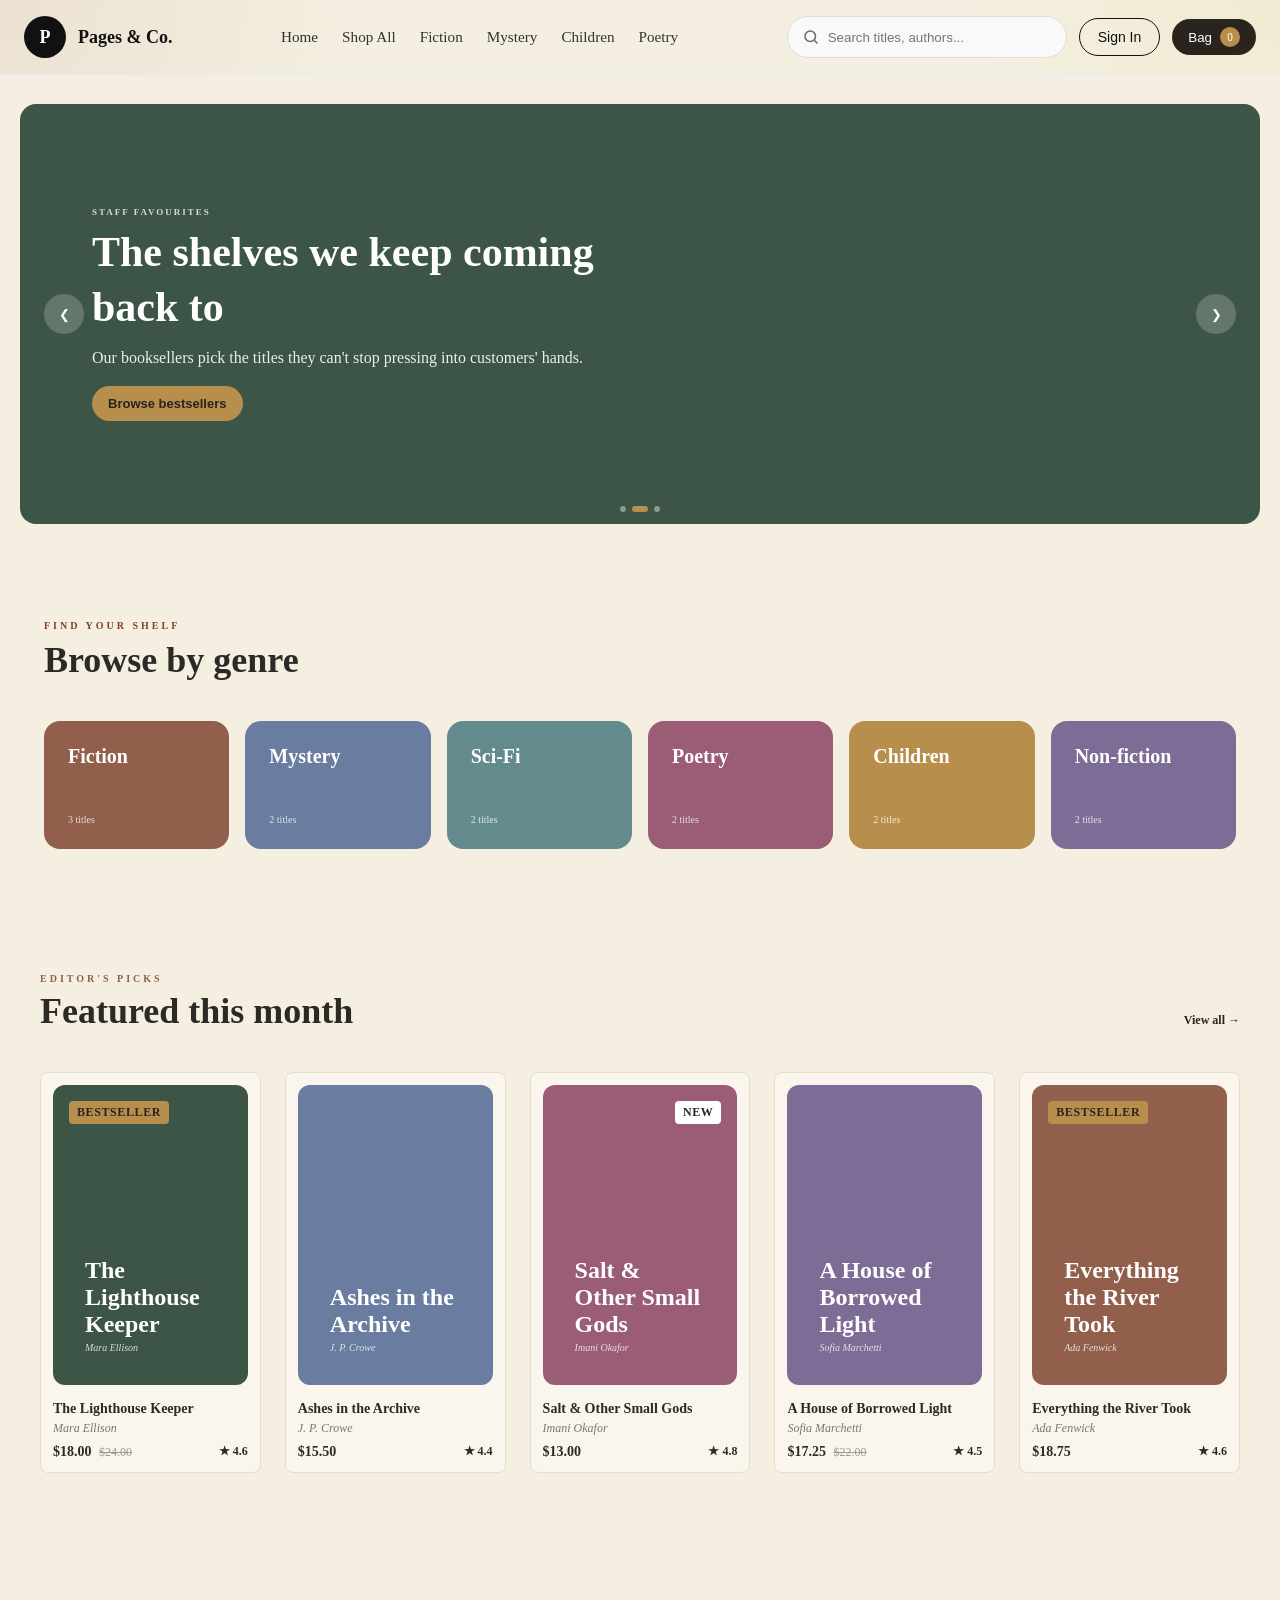
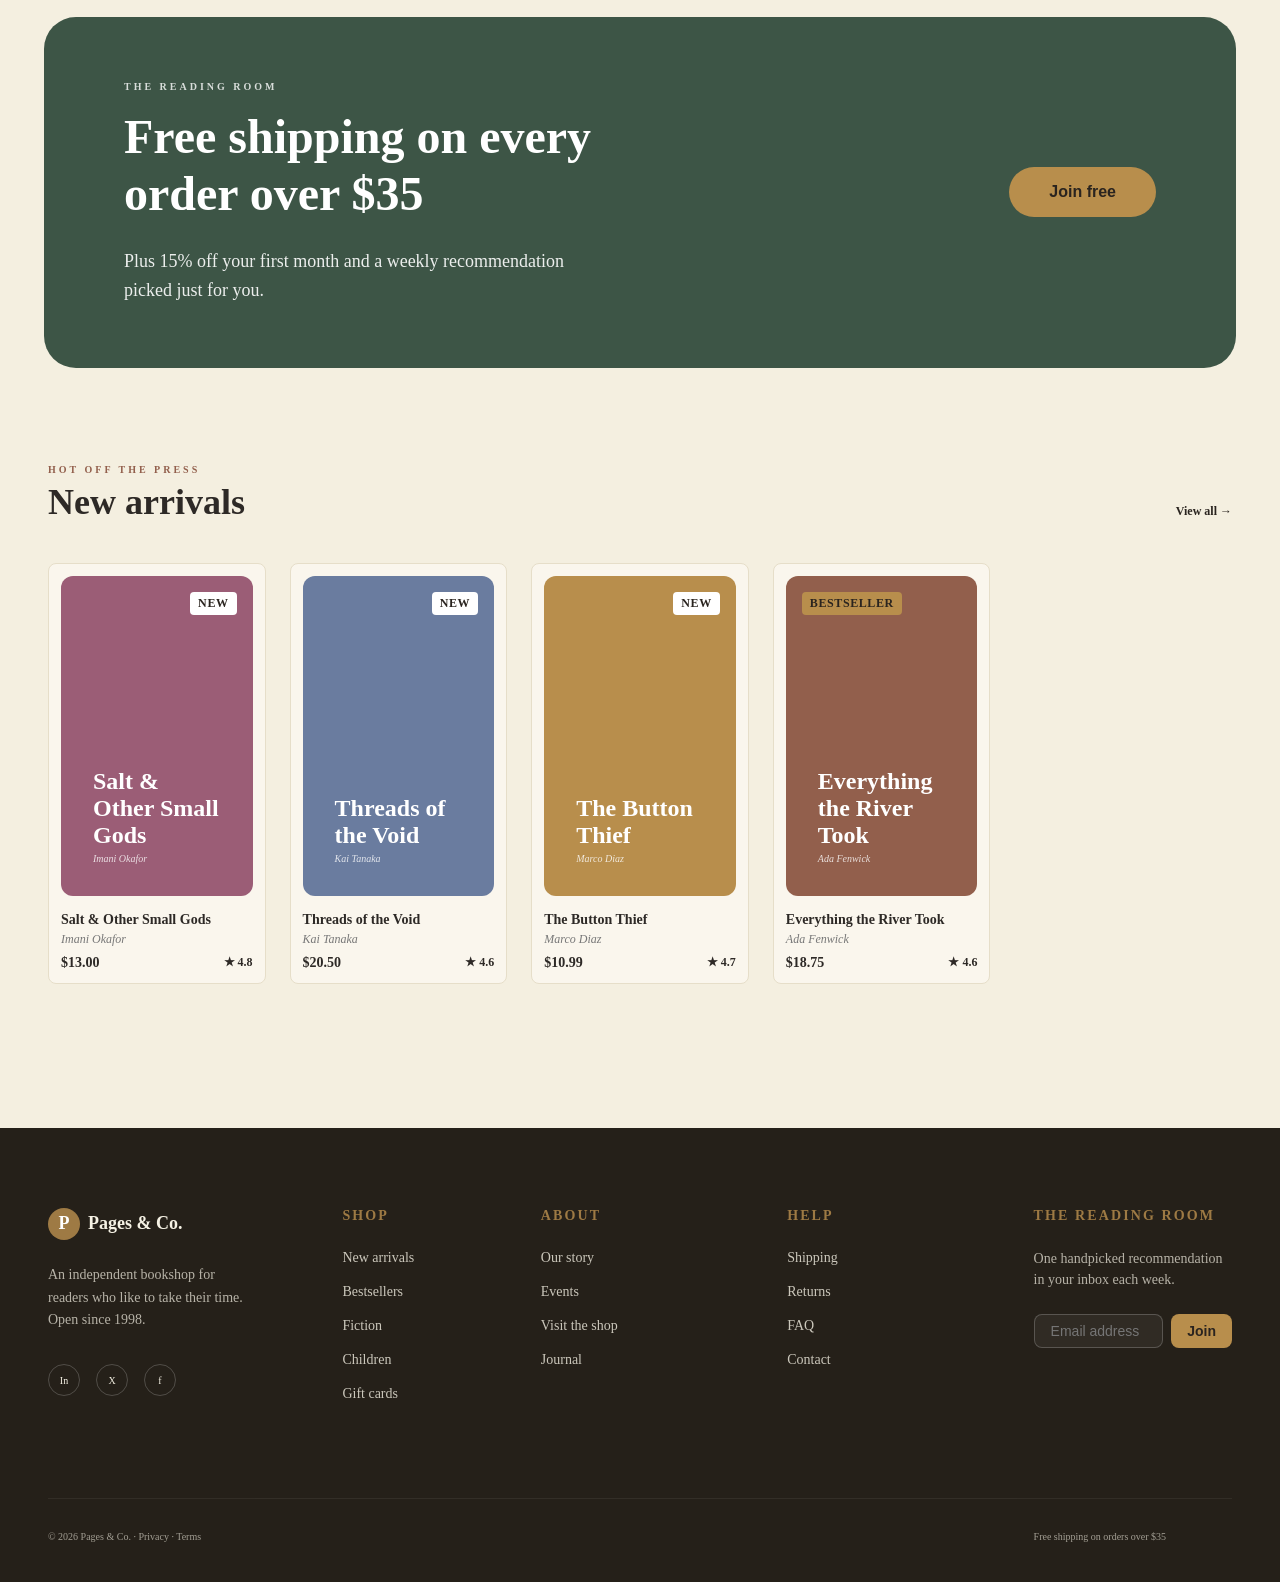
==== index.html @ fdbbc50f "Initial commit" ====
<!doctype html>
<html lang="en">
  <head>
    <meta charset="UTF-8" />
    <meta name="viewport" content="width=device-width, initial-scale=1.0" />
    <title>Home - Pages & Co.</title>
    <link rel="stylesheet" href="./css/global.css" />
    <link rel="stylesheet" href="./css/components/navbar.css" />
    <link rel="stylesheet" href="./css/components/footer.css" />
    <link rel="stylesheet" href="./css/components/book-card.css" />
    
    <link rel="stylesheet" href="./css/pages/bag/bag.css" />
    <link rel="stylesheet" href="./css/components/hero-carousel.css" />
    <link rel="stylesheet" href="./css/pages/home/browse-by-genre.css" />
    <link rel="stylesheet" href="./css/pages/home/featured-month.css" />
    <link rel="stylesheet" href="./css/pages/home/new-arrival.css" />
    <link rel="stylesheet" href="./css/pages/home/reading-room.css" />
    <link rel="stylesheet" href="./css/components/login-modal.css" />
  </head>
  <body>
    <header id="navbar-container" class="navbar"></header>
    <main class="page">
      <!-- Banner -->
      <section id="hero-carousel-container"></section>

      <!-- Genre -->
      <section id="browse-by-genre-container"></section>

      <!-- Featured This Month -->
      <section id="featured-month-container"></section>

      <!-- Reading Room -->
      <section id="reading-room-container"></section>

      <!-- New Arrivals -->
      <section id="new-arrival-container"></section>
    </main>
    <footer id="footer-container"></footer>

    <div id="login-modal-container"></div>

    <script src="./js/data.js"></script>
    <script src="./js/main.js"></script>
    <script src="./js/navbar.js"></script>
  </body>
</html>
---- css/global.css ----
:root {
  --bg: #f4efe0;
  --surface: #fffaf2;
  --text: #2d2926;
  --muted: #6b6658;
  --accent: #824127;
  --accent-2: #d4af37;
  --border: rgba(107, 102, 88, 0.18);
  --shadow: 0 18px 40px rgba(45, 41, 38, 0.12);
  --radius: 16px;
}

* {
  box-sizing: border-box;
}

body {
  margin: 0;
  padding: 0;
  color: var(--text);
  background-color: var(--bg);
}

.page {
  max-width: 1280px;
  margin: 0 auto;
  padding: 28px 20px 48px;
}

@media (max-width: 820px) {
  .page {
    padding-inline: 16px;
  }
}
---- css/components/navbar.css ----
#navbar-container {
  position: sticky;
  top: 0;
  z-index: 1000;
  width: 100%;
}

.navbar {
  background:
    radial-gradient(circle at top left, rgba(130, 65, 39, 0.08), transparent 28%),
    radial-gradient(circle at top right, rgba(212, 175, 55, 0.08), transparent 24%),
    var(--bg);
  border-bottom: 1px solid #ececec;
}

.navbar__container {
  max-width: 1280px;
  margin: 0 auto;

  padding: 16px 24px;

  display: flex;
  align-items: center;
  justify-content: space-between;
  gap: 24px;
}


.navbar__logo {
  display: flex;
  align-items: center;
  gap: 12px;

  text-decoration: none;
  color: #111;
  font-weight: 700;
  font-size: 1.125rem;
  white-space: nowrap;
}

.logo-circle {
  width: 42px;
  height: 42px;

  border-radius: 50%;

  background: #111;
  color: white;

  display: flex;
  align-items: center;
  justify-content: center;

  font-weight: 700;
}


.navbar__menu {
  display: flex;
  align-items: center;
  gap: 24px;

  list-style: none;
}

.navbar__menu a {
  text-decoration: none;
  color: #333;

  font-size: 0.95rem;
  font-weight: 500;

  transition: 0.2s;
}

.navbar__menu a:hover {
  color: #000;
}


.navbar__right {
  display: flex;
  align-items: center;
  gap: 12px;
}


.search-box {
  display: flex;
  align-items: center;

  width: 280px;
  height: 42px;

  border: 1px solid #ddd;
  border-radius: 999px;
  background: #f9f9f9;
  padding: 0 14px;
}

.search-icon {
  flex-shrink: 0;
  color: #666;
}

.search-box input {
  width: 100%;

  border: none;
  outline: none;

  margin-left: 8px;
  background: transparent;
}


.signin-btn {
  background: transparent;    
  border: 1px solid #111111;  
  color: #111111;              
  
  padding: 10px 18px;
  border-radius: 999px;      
  font-size: 14px;
  font-weight: 500;
  cursor: pointer;
  transition: all 0.2s ease;  
}

.signin-btn:hover {
  background-color: #111111;  
  color: #ffffff;             
}

.bag-btn {
  display: flex;
  align-items: center;
  gap: 8px;

  padding: 8px 16px;

  border-radius: 999px;
  border: none;

  background: #2a241f;
  color: white;

  cursor: pointer;
}

.bag-btn a {
  color: inherit;
  text-decoration: none;
}

.bag-count {
  width: 20px;
  height: 20px;

  border-radius: 50%;

  background: #b88e4c;
  color: white;

  font-size: 10px;

  display: flex;
  align-items: center;
  justify-content: center;
}


.menu-toggle {
  display: none;

  background: none;
  border: none;

  font-size: 1.5rem;
  cursor: pointer;
}

@media (max-width: 768px) {
  .navbar__container {
    position: relative;
    flex-wrap: wrap;

    padding: 16px;
  }

  .menu-toggle {
    display: block;
  }

  .navbar__menu {
    display: none;

    width: 100%;
    flex-direction: column;
    align-items: flex-start;

    gap: 16px;

    padding-top: 20px;
  }

  .navbar__right {
    display: none;

    width: 100%;

    flex-direction: column;
    align-items: stretch;

    gap: 12px;

    padding-top: 16px;
  }

  .search-box {
    width: 100%;
  }

  .signin-btn,
  .bag-btn {
    width: 100%;
    justify-content: center;
  }

  .navbar__menu.active {
    display: flex;
  }

  .navbar__right.active {
    display: flex;
  }
}
---- css/components/footer.css ----
.main-footer {
  background-color: #252019;
  color: #F5F1E4;
  padding-top: 80px;
  padding-bottom: 40px;
  font-family: inherit;
}

.footer-container {
  width: 100%;
  max-width: 1280px;
  margin-left: auto;
  margin-right: auto;
  padding-left: 24px;
  padding-right: 24px;
  box-sizing: border-box;
}

@media (min-width: 768px) {
  .footer-container {
    padding-left: 48px;
    padding-right: 48px;
  }
}

.footer-grid {
  display: grid;
  grid-template-columns: 1fr;
  gap: 48px;
  margin-bottom: 80px;
}

@media (min-width: 768px) {
  .footer-grid {
    grid-template-columns: repeat(2, minmax(0, 1fr));
  }
}

@media (min-width: 1024px) {
  .footer-grid {
    grid-template-columns: repeat(5, minmax(0, 1fr));
  }
}

.footer-logo-wrapper {
  display: flex;
  align-items: center;
  gap: 8px;
  margin-bottom: 24px;
}

.footer-logo-icon {
  width: 32px;
  height: 32px;
  background-color: #9E7A44;
  border-radius: 4px;
  display: flex;
  align-items: center;
  justify-content: center;
  color: #ffffff;
  font-weight: 700;
  font-size: 18px;
  border-radius: 50%;
}

.footer-logo-text {
  font-size: 18px;
  font-weight: 700;
}

.footer-about-text {
  font-size: 14px;
  opacity: 0.7;
  line-height: 1.625;
  margin: 0 0 32px 0;
}

.footer-socials {
  display: flex;
  gap: 16px;
}

.social-link {
  width: 32px;
  height: 32px;
  border-radius: 50%;
  border: 1px solid rgba(255, 255, 255, 0.2);
  display: flex;
  align-items: center;
  justify-content: center;
  color: #F5F1E4;
  text-decoration: none;
  font-size: 10px;
  transition: background-color 0.2s ease;
}

.social-link:hover {
  background-color: rgba(255, 255, 255, 0.1);
}

@media (min-width: 1024px) {
  .footer-links-col.shop-col {
    margin-left: 48px; 
  }
}

.footer-col-title {
  font-size: 14px;
  text-transform: uppercase;
  letter-spacing: 0.15em;
  font-weight: 700;
  margin: 0 0 24px 0;
  color: #9E7A44;
}

.footer-links-list {
  list-style: none;
  padding: 0;
  margin: 0;
}

.footer-links-list li {
  margin-bottom: 16px;
}

.footer-links-list a {
  color: #F5F1E4;
  text-decoration: none;
  font-size: 14px;
  opacity: 0.8;
  transition: opacity 0.2s ease;
}

.footer-links-list a:hover {
  opacity: 1;
}


.newsletter-text {
  font-size: 14px;
  opacity: 0.7;
  margin: 0 0 24px 0;
  line-height: 1.5;
}

.newsletter-form {
  display: flex;
  gap: 8px;
}

.newsletter-input {
  width: 100%;
  background-color: rgba(255, 255, 255, 0.05);
  border: 1px solid rgba(255, 255, 255, 0.2);
  border-radius: 8px;
  padding: 8px 16px;
  font-size: 14px;
  color: #ffffff;
  outline: none;
  box-sizing: border-box;
  transition: border-color 0.2s ease;
}

.newsletter-input:focus {
  border-color: #B88E4C;
}

.newsletter-btn {
  background-color: #B88E4C;
  color: #2A241F;
  padding: 8px 16px;
  border: none;
  border-radius: 8px;
  font-size: 14px;
  font-weight: 700;
  cursor: pointer;
  white-space: nowrap;
  transition: background-color 0.2s ease;
}

.newsletter-btn:hover {
  background-color: #A67D42;
}

.footer-bottom {
  border-top: 1px solid rgba(255, 255, 255, 0.1);
  padding-top: 32px;
  
  display: flex;
  flex-direction: column;
  gap: 16px;
  font-size: 10px;
  opacity: 0.6;
}

@media (min-width: 1024px) {
  .footer-bottom {
    display: grid;
    grid-template-columns: repeat(5, minmax(0, 1fr)); 
    gap: 48px;
  }

  .footer-bottom p:first-child {
    grid-column: span 4; 
    text-align: left;
  }

  .footer-shipping-note {
    grid-column: span 1;
    margin-top: 0;
    text-align: left;
  }
}
---- css/components/book-card.css ----
.book-card {
  display: flex;
  flex-direction: column;
  background-color: #FAF6ED;
  border: 1px solid #E6DEC9;
  border-radius: 8px;          
  padding: 12px;            
  box-sizing: border-box;
}

.book-link {
  text-decoration: none; 
  color: inherit;        
  display: block;      
}

.book-cover {
  position: relative;
  min-height: 300px;
  border-radius: 12px;
  padding: 32px;
  margin-bottom: 16px;
  color: white;
  display: flex;
  flex-direction: column;
  justify-content: flex-end;
}

.book-badge {
  position: absolute;
  top: 16px;
  padding: 4px 8px;
  border-radius: 4px;
  font-size: 12px;  
  font-weight: 700;
  text-transform: uppercase; 
  letter-spacing: 0.05em;  
}

.book-badge.bestseller {
  left: 16px;
  background: #B88E4C;
  color: #2A241F;
}

.book-badge.new {
  right: 16px;
  background: #FFFFFF;
  color: #2A241F;
}

.book-title-cover {
  font-size: 24px;
  font-weight: 700;
  margin-bottom: 4px;
}

.book-author-cover {
  font-size: 10px;
  font-style: italic;
  opacity: 0.8;
}

.book-title {
  font-size: 14px;
  font-weight: 700;
  margin-bottom: 4px;
}

.book-author {
  font-size: 12px;
  color: #777;
  font-style: italic;
  margin-bottom: 8px;
}

.book-footer {
  display: flex;
  justify-content: space-between;
  align-items: center;
}

.book-price {
  font-size: 14px;
  font-weight: 700;
}

.old-price {
  margin-left: 4px;
  text-decoration: line-through;
  color: #999;
  font-size: 12px;
  font-weight: 400;
}

.book-rating {
  font-size: 12px;
  font-weight: 700;
}

.star {
  color: gold;
}
---- css/pages/bag/bag.css ----
.page-title {
  font-size: 2.25rem;
  margin: 0 0 40px 0;
  font-weight: 700;
}

.bag-layout {
  display: grid;
  grid-template-columns: repeat(1, minmax(0, 1fr));
  gap: 32px;
}

@media (min-width: 1024px) {
  .bag-layout {
    grid-template-columns: repeat(3, minmax(0, 1fr));
  }
  .cart-items {
    grid-column: span 2 / span 2;
  }
  .order-summary-container {
    grid-column: span 1 / span 1;
  }
}
---- css/components/hero-carousel.css ----
* {
  margin: 0;
  padding: 0;
  box-sizing: border-box;
}

.hero-banner {
  width: 100%;
}

.hero-container {
  position: relative;

  display: flex;
  flex-direction: column;
  justify-content: center;

  min-height: 260px;

  padding: 20px;

  border-radius: 16px;

  background: #3d5546;
  color: #fff;

  overflow: hidden;
}

.hero-content {
  max-width: 100%;
  z-index: 1;
}

.hero-subtitle {
  margin-bottom: 8px;

  font-size: 8px;
  font-weight: 700;

  letter-spacing: 2px;
  text-transform: uppercase;

  opacity: 0.8;
}

.hero-title {
  margin-bottom: 12px;

  font-size: 20px;
  font-weight: 700;
  line-height: 1.3;
}

.hero-description {
  margin-bottom: 16px;

  font-size: 12px;
  line-height: 1.5;

  opacity: 0.9;
}

.hero-btn {
  width: 100%;

  padding: 10px 16px;

  border: none;
  border-radius: 999px;

  background: #b88e4c;
  color: #2a241f;

  font-size: 13px;
  font-weight: 700;

  cursor: pointer;
}

.hero-arrow {
  display: none;
}

.hero-pagination {
  position: absolute;

  left: 50%;
  bottom: 12px;

  display: flex;
  gap: 6px;

  transform: translateX(-50%);
}

.dot {
  width: 6px;
  height: 6px;

  border-radius: 999px;

  background: rgba(255, 255, 255, 0.4);
}

.dot.active {
  width: 16px;
  background: #b88e4c;
}

@media (min-width: 768px) {
  .hero-container {
    min-height: 340px;
    padding: 32px 40px;
  }

  .hero-subtitle {
    font-size: 9px;
  }

  .hero-title {
    font-size: 32px;
  }

  .hero-description {
    font-size: 14px;
    max-width: 500px;
  }

  .hero-btn {
    width: fit-content;
  }
}

@media (min-width: 1024px) {
  .hero-container {
    min-height: 420px;
    padding: 48px 72px;
  }

  .hero-content {
    max-width: 520px;
  }

  .hero-title {
    font-size: 42px;
  }

  .hero-description {
    font-size: 16px;
  }

  .hero-arrow {
    position: absolute;
    top: 50%;

    width: 40px;
    height: 40px;

    display: flex;
    align-items: center;
    justify-content: center;

    border: none;
    border-radius: 50%;

    background: rgba(255, 255, 255, 0.2);
    color: #fff;

    cursor: pointer;

    transform: translateY(-50%);
  }

  .hero-arrow-prev {
    left: 24px;
  }

  .hero-arrow-next {
    right: 24px;
  }
}
---- css/pages/home/browse-by-genre.css ----
.genres {
  max-width: 1280px;
  margin: 0 auto;
  padding: 48px 24px;
  margin-top: 48px;
}

.genres-subtitle {
  text-transform: uppercase;
  letter-spacing: 3px;
  font-size: 10px;
  font-weight: 700;
  color: var(--accent); 
  margin-top: 0;
  margin-bottom: 8px;
}

.genres-title {
  font-size: 36px;
  font-weight: 700;
  margin-top: 0;
  margin-bottom: 40px;
  color: var(--text);
}

.genres-grid {
  display: grid;
  grid-template-columns: repeat(1, 1fr);
  gap: 16px;
  width: 100%;
}

@media (min-width: 768px) {
  .genres-grid {
    grid-template-columns: repeat(2, 1fr);
  }
}

@media (min-width: 1024px) {
  .genres-grid {
    grid-template-columns: repeat(6, 1fr); 
  }
}

.genre-card {
  height: 128px;
  padding: 24px;
  border-radius: var(--radius); 
  color: #ffffff;
  display: flex;
  flex-direction: column;
  justify-content: space-between;
  cursor: pointer;
  transition: opacity 0.3s ease;
  box-sizing: border-box;
}

.genre-card:hover {
  opacity: 0.9;
}

.genre-card h3 {
  font-size: 20px;
  font-weight: 700;
  margin: 0;
}

.genre-card p {
  font-size: 10px;
  opacity: 0.8;
  margin: 0;
}

.fiction     { background-color: #925f4c; }
.mystery     { background-color: #6a7c9f; }
.scifi       { background-color: #638b8e; }
.poetry      { background-color: #9b5d76; }
.children    { background-color: #b88e4c; }
.nonfiction  { background-color: #7d6c96; }
---- css/pages/home/featured-month.css ----
.featured-books {
  padding-top: 48px;
  padding-bottom: 48px;
}

.section-header {
  display: flex;
  justify-content: space-between;
  align-items: flex-end;
  margin-bottom: 40px;
  width: 100%;
}

.section-subtitle {
  text-transform: uppercase;
  letter-spacing: 3px;
  font-size: 10px;
  font-weight: 700;
  color: #925f4c;
  margin-top: 0;
  margin-bottom: 8px;
}

.section-title {
  font-size: 36px;
  font-weight: 700;
  margin-top: 0;
  margin-bottom: 0; 
  color: var(--text);
  line-height: 1.1;
}

.view-all {
  font-size: 12px;
  font-weight: 700;
  color: #2a241f;
  text-decoration: none;
  white-space: nowrap;
  padding-bottom: 4px;
}

.view-all:hover {
  text-decoration: underline;
}

.books-grid {
  display: grid;
  grid-template-columns: repeat(1, 1fr);
  gap: 24px;
  width: 100%;
}


@media (min-width: 768px) {
  .books-grid {
    grid-template-columns: repeat(2, 1fr);
  }
}


@media (min-width: 1024px) {
  .books-grid {
    grid-template-columns: repeat(5, 1fr); 
  }
}
---- css/pages/home/new-arrival.css ----
.new-arrivals {
  max-width: 1280px;
  padding: 48px 28px;
  margin-bottom: 48px;
}

.arrivals-grid {
  grid-template-columns: repeat(5, 1fr);
}

.arrivals-grid .book-cover {
  min-height: 320px;
}

@media (max-width: 1024px) {
  .arrivals-grid {
    grid-template-columns: repeat(3, 1fr);
  }
}

@media (max-width: 768px) {
  .arrivals-grid {
    grid-template-columns: repeat(1, 1fr);
  }
}
---- css/pages/home/reading-room.css ----
.reading-room {
  max-width: 1280px;
  margin: 0 auto;
  padding: 48px 24px;
}

.reading-room-content {
  background: #3d5546;
  border-radius: 32px;

  padding: 64px 80px;

  display: flex;
  justify-content: space-between;
  align-items: center;
  gap: 32px;

  color: #fff;
}

.reading-room-subtitle {
  text-transform: uppercase;
  letter-spacing: 3px;
  font-size: 10px;
  font-weight: 700;
  opacity: 0.8;
  margin-bottom: 16px;
}

.reading-room-title {
  font-size: 48px;
  font-weight: 700;
  line-height: 1.2;
  max-width: 550px;
  margin-bottom: 24px;
}

.reading-room-description {
  font-size: 18px;
  line-height: 1.6;
  opacity: 0.9;
  max-width: 450px;
}

.join-btn {
  background: #b88e4c;
  color: #2a241f;

  border: none;
  border-radius: 999px;

  padding: 16px 40px;

  font-size: 16px;
  font-weight: 700;

  cursor: pointer;
  white-space: nowrap;

  transition: background-color 0.3s ease;
}

.join-btn:hover {
  background: #a67d42;
}

@media (max-width: 768px) {
  .reading-room {
    padding: 24px 16px;
  }

  .reading-room-content {
    padding: 32px 24px;

    flex-direction: column;
    align-items: flex-start;
    gap: 24px;

    border-radius: 24px;
  }

  .reading-room-title {
    font-size: 32px;
    max-width: 100%;
  }

  .reading-room-description {
    font-size: 14px;
    max-width: 100%;
  }

  .join-btn {
    width: 100%;
    padding: 14px 20px;
  }
}
---- css/components/login-modal.css ----
.modal-overlay {
  position: fixed;
  inset: 0;
  z-index: 9999;


  display: none; 
  
  align-items: center;
  justify-content: center;
  background: rgba(0, 0, 0, 0.5);
  padding: 16px;
}


.modal-overlay.active {
  display: flex !important;
}



.modal {
  position: relative;

  width: 100%;
  max-width: 400px;

  padding: 32px;

  border-radius: 16px;

  background: #f5f1e4;

  box-shadow: 0 20px 40px rgba(0, 0, 0, 0.15);
}


.modal-close {
  position: absolute;
  top: 24px;
  right: 24px;

  width: 32px;
  height: 32px;

  border: none;
  background: transparent;

  cursor: pointer;

  color: #6b7280;
}

.modal-close:hover {
  color: #000;
}

.modal-close svg {
  width: 20px;
  height: 20px;
}


.modal-logo {
  width: 48px;
  height: 48px;

  margin-bottom: 24px;

  display: flex;
  align-items: center;
  justify-content: center;

  border-radius: 50%;

  background: #925f4c;

  color: #fff;

  font-size: 24px;
  font-weight: 700;
}

.modal-title {
  margin-bottom: 8px;

  color: #2a241f;

  font-size: 32px;
  font-weight: 700;
}

.modal-description {
  margin-bottom: 32px;

  color: #6b7280;

  font-size: 14px;
  line-height: 1.6;
}


.login-form {
  display: flex;
  flex-direction: column;
  gap: 24px;
}

.form-group {
  display: flex;
  flex-direction: column;
}

.form-group label {
  margin-bottom: 8px;

  color: #6b7280;

  font-size: 10px;
  font-weight: 700;

  text-transform: uppercase;
  letter-spacing: 2px;
}

.form-group input {
  padding: 12px 16px;

  border: 1px solid #d1d5db;
  border-radius: 8px;

  background: rgba(255, 255, 255, 0.5);

  font-size: 14px;

  outline: none;

  transition: all 0.3s ease;
}

.form-group input:focus {
  background: #fff;
  border-color: #925f4c;
}

.login-btn {
  width: 100%;

  padding: 16px;

  border: none;
  border-radius: 999px;

  background: #925f4c;
  color: #fff;

  font-size: 18px;
  font-weight: 700;

  cursor: pointer;

  transition: opacity 0.3s ease;
}

.login-btn:hover {
  opacity: 0.9;
}


.modal-footer {
  margin-top: 32px;

  text-align: center;

  color: #6b7280;
  font-size: 14px;
}

.modal-footer a {
  color: #925f4c;
  font-weight: 600;

  text-decoration: none;
}

.modal-footer a:hover {
  text-decoration: underline;
}
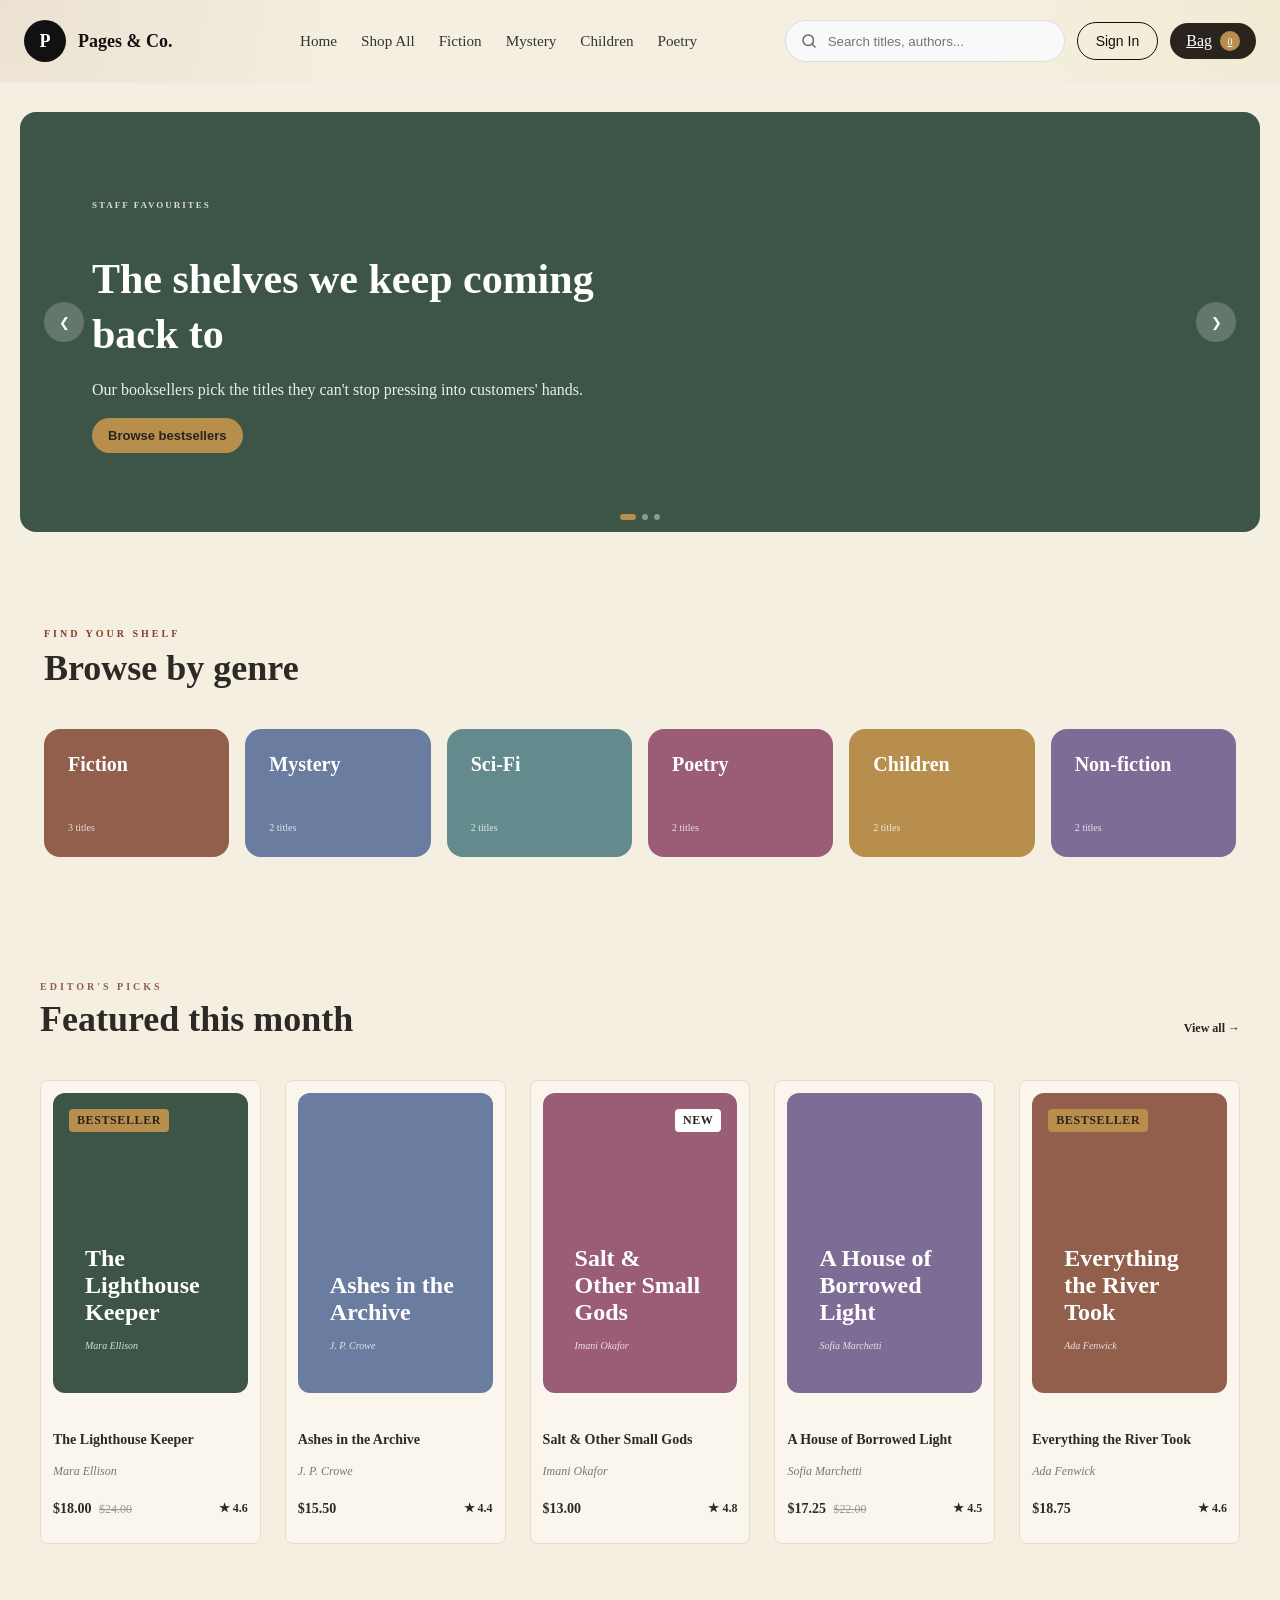
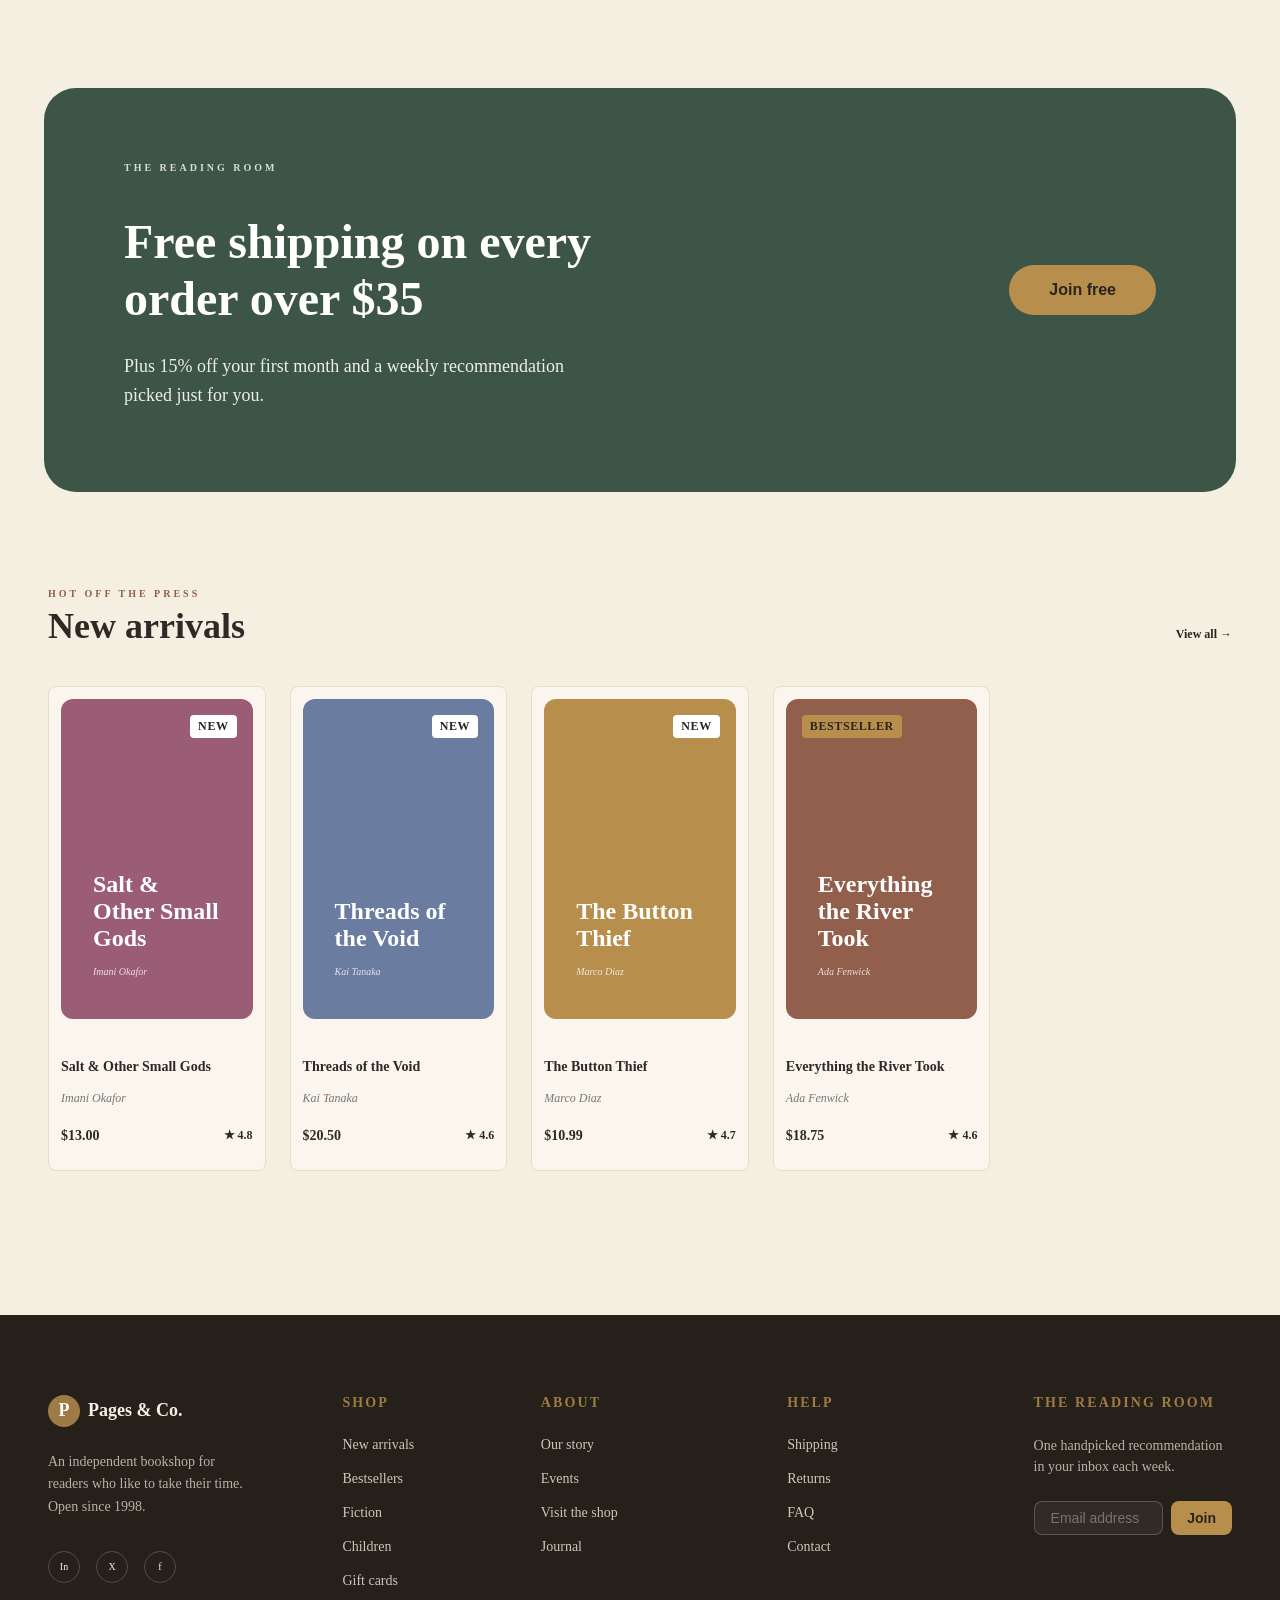
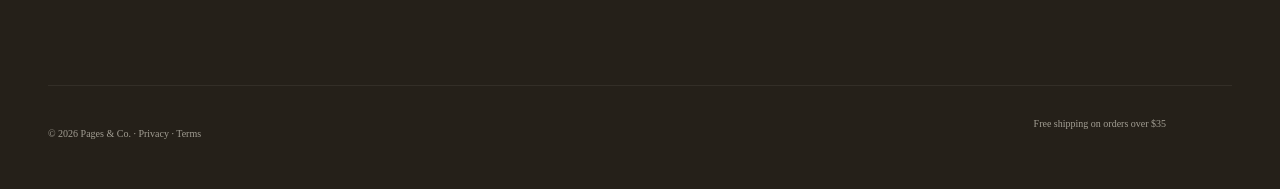
==== commit 14e4a9e6: "update interaction carousel, increase decrease mount, filter by genre, newest, low to high,.." ====
--- a/index.html
+++ b/index.html
@@ -41,6 +41,5 @@
 
     <script src="./js/data.js"></script>
     <script src="./js/main.js"></script>
-    <script src="./js/navbar.js"></script>
   </body>
 </html>
--- a/css/components/navbar.css
+++ b/css/components/navbar.css
@@ -225,6 +225,7 @@
   .bag-btn {
     width: 100%;
     justify-content: center;
+    text-decoration: none;
   }
 
   .navbar__menu.active {
--- a/css/components/footer.css
+++ b/css/components/footer.css
@@ -52,8 +52,7 @@
 .footer-logo-icon {
   width: 32px;
   height: 32px;
-  background-color: #9E7A44;
-  border-radius: 4px;
+  background-color: #9E7A44; 
   display: flex;
   align-items: center;
   justify-content: center;
--- a/css/components/hero-carousel.css
+++ b/css/components/hero-carousel.css
@@ -1,9 +1,3 @@
-* {
-  margin: 0;
-  padding: 0;
-  box-sizing: border-box;
-}
-
 .hero-banner {
   width: 100%;
 }
